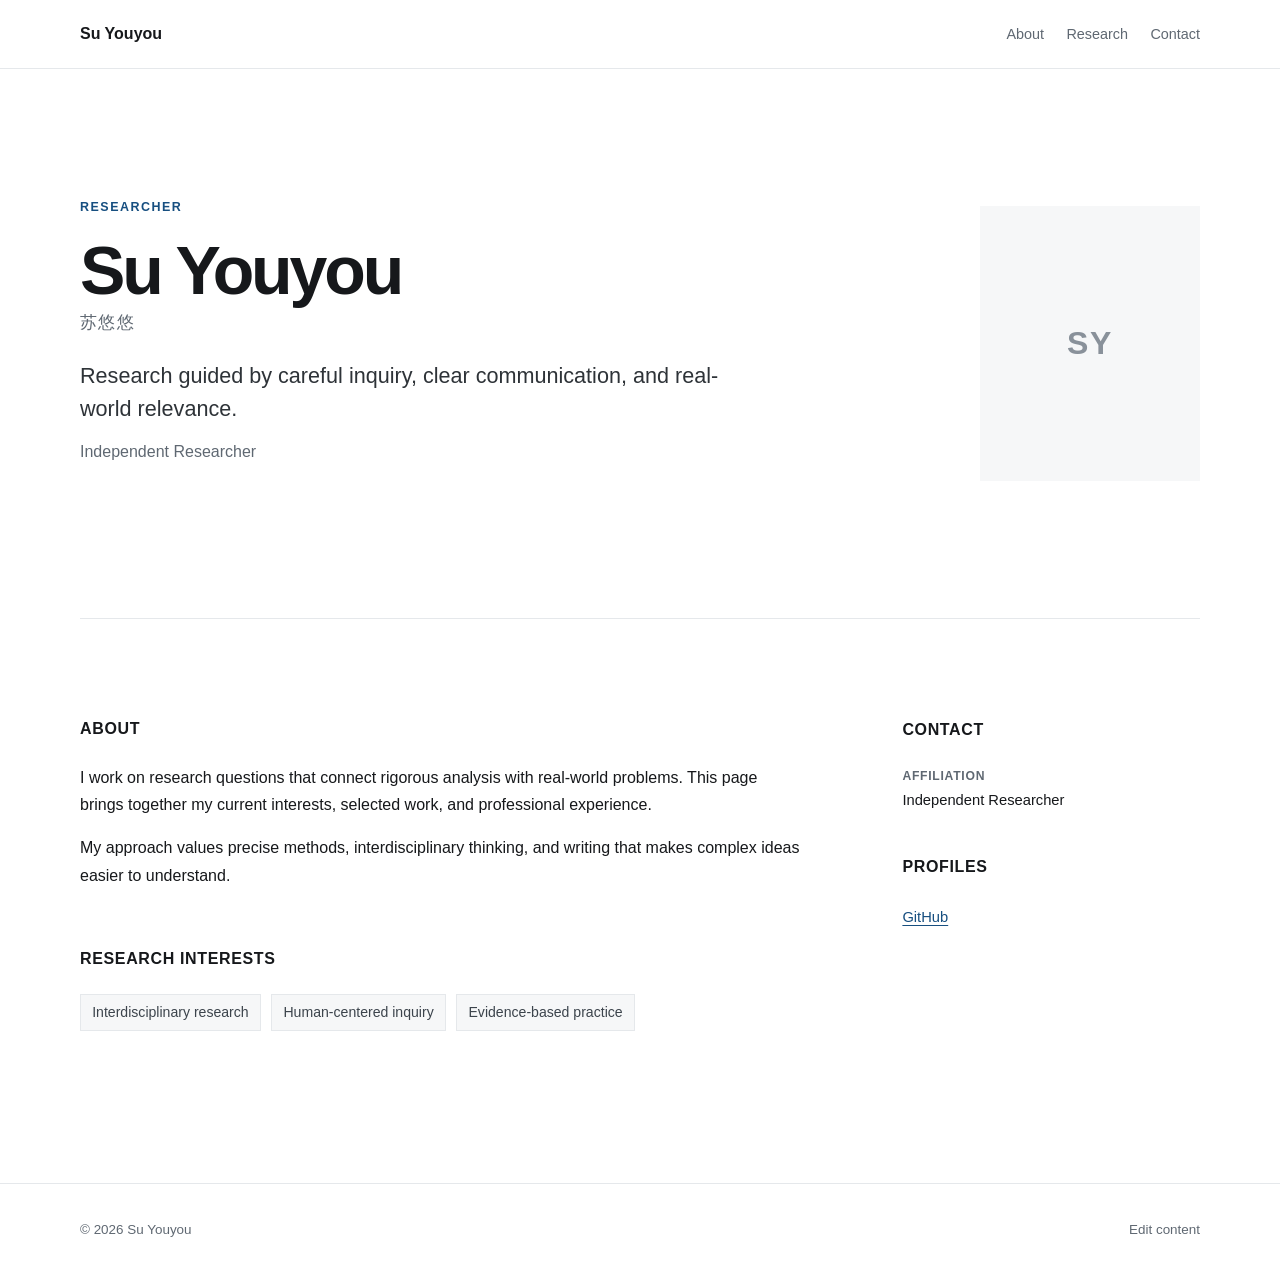
==== index.html @ f42fe510 "Create minimal personal research website" ====
<!doctype html>
<html lang="en">
  <head>
    <meta charset="utf-8">
    <meta name="viewport" content="width=device-width, initial-scale=1">
    <meta name="description" content="Su Youyou — researcher and independent scholar.">
    <meta name="color-scheme" content="light">
    <title>Su Youyou · Researcher</title>
    <link rel="icon" href="./favicon.svg" type="image/svg+xml">
    <link rel="stylesheet" href="./styles.css">
    <script src="./app.js" defer></script>
  </head>
  <body>
    <a class="skip-link" href="#main">Skip to content</a>

    <header class="site-header">
      <div class="shell header-inner">
        <a class="site-name" href="#top" data-text="profile.name">Su Youyou</a>
        <nav class="site-nav" aria-label="Primary navigation">
          <a href="#about">About</a>
          <a href="#research">Research</a>
          <a href="#publications" data-section-link="publications">Publications</a>
          <a href="#experience" data-section-link="experience">Experience</a>
          <a href="#contact">Contact</a>
        </nav>
      </div>
    </header>

    <main id="main">
      <section class="hero shell" id="top" aria-labelledby="profile-name">
        <div class="hero-copy">
          <p class="eyebrow" data-text="profile.role">Researcher</p>
          <h1 id="profile-name" data-text="profile.name">Su Youyou</h1>
          <p class="name-secondary" data-text="profile.nameZh"></p>
          <p class="lead" data-text="profile.headline"></p>
          <p class="affiliation" data-text="profile.affiliation"></p>
          <div class="hero-actions" id="hero-actions"></div>
        </div>
        <div class="portrait-wrap" id="portrait-wrap" aria-hidden="true">
          <img class="portrait" id="portrait" alt="">
          <div class="portrait-fallback" id="portrait-fallback">SY</div>
        </div>
      </section>

      <div class="shell content-grid">
        <div class="main-column">
          <section class="content-section" id="about" aria-labelledby="about-title">
            <h2 id="about-title">About</h2>
            <div class="prose" id="bio"></div>
          </section>

          <section class="content-section" id="research" aria-labelledby="research-title">
            <h2 id="research-title">Research interests</h2>
            <ul class="tag-list" id="research-interests"></ul>
          </section>

          <section class="content-section" id="publications" aria-labelledby="publications-title">
            <div class="section-heading">
              <h2 id="publications-title">Selected publications</h2>
              <a class="text-link" id="all-publications-link" href="#">View all</a>
            </div>
            <ol class="publication-list" id="publication-list"></ol>
          </section>

          <section class="content-section" id="projects" aria-labelledby="projects-title">
            <h2 id="projects-title">Selected projects</h2>
            <div class="project-list" id="project-list"></div>
          </section>

          <section class="content-section" id="experience" aria-labelledby="experience-title">
            <h2 id="experience-title">Experience</h2>
            <div class="timeline" id="experience-list"></div>
          </section>

          <section class="content-section" id="education" aria-labelledby="education-title">
            <h2 id="education-title">Education</h2>
            <div class="timeline" id="education-list"></div>
          </section>
        </div>

        <aside class="sidebar" aria-label="Profile details">
          <section class="sidebar-section" id="contact">
            <h2>Contact</h2>
            <dl class="detail-list" id="contact-list"></dl>
          </section>
          <section class="sidebar-section" id="links-section">
            <h2>Profiles</h2>
            <ul class="link-list" id="profile-links"></ul>
          </section>
        </aside>
      </div>
    </main>

    <footer class="site-footer">
      <div class="shell footer-inner">
        <p>© <span id="current-year"></span> <span data-text="profile.name">Su Youyou</span></p>
        <a class="editor-link" href="https://app.pagescms.org/" target="_blank" rel="noopener noreferrer">
          Edit content
        </a>
      </div>
    </footer>

    <noscript>
      <p class="noscript">This site needs JavaScript to load its content.</p>
    </noscript>
  </body>
</html>
---- styles.css ----
:root {
  --ink: #16181b;
  --muted: #5f6872;
  --subtle: #e5e8eb;
  --surface: #f6f7f8;
  --paper: #ffffff;
  --accent: #174f80;
  --accent-dark: #103b61;
  --measure: 1120px;
  --reading: 720px;
}

* {
  box-sizing: border-box;
}

html {
  scroll-behavior: smooth;
}

body {
  margin: 0;
  color: var(--ink);
  background: var(--paper);
  font-family: -apple-system, BlinkMacSystemFont, "Segoe UI", Arial, sans-serif;
  font-size: 16px;
  line-height: 1.7;
  -webkit-font-smoothing: antialiased;
}

a {
  color: var(--accent);
  text-decoration-thickness: 1px;
  text-underline-offset: 0.18em;
}

a:hover {
  color: var(--accent-dark);
}

a:focus-visible,
button:focus-visible {
  outline: 3px solid rgba(23, 79, 128, 0.28);
  outline-offset: 3px;
}

.skip-link {
  position: fixed;
  z-index: 20;
  top: 0.75rem;
  left: 0.75rem;
  padding: 0.5rem 0.75rem;
  background: var(--ink);
  color: var(--paper);
  transform: translateY(-160%);
}

.skip-link:focus {
  transform: translateY(0);
}

.shell {
  width: min(calc(100% - 3rem), var(--measure));
  margin-inline: auto;
}

.site-header {
  position: sticky;
  z-index: 10;
  top: 0;
  border-bottom: 1px solid var(--subtle);
  background: rgba(255, 255, 255, 0.96);
}

.header-inner,
.footer-inner {
  display: flex;
  align-items: center;
  justify-content: space-between;
  gap: 2rem;
}

.header-inner {
  min-height: 68px;
}

.site-name {
  color: var(--ink);
  font-size: 1rem;
  font-weight: 650;
  text-decoration: none;
  white-space: nowrap;
}

.site-nav {
  display: flex;
  flex-wrap: wrap;
  justify-content: flex-end;
  gap: 0.4rem 1.4rem;
}

.site-nav a {
  color: var(--muted);
  font-size: 0.9rem;
  text-decoration: none;
}

.site-nav a:hover {
  color: var(--ink);
}

.hero {
  display: grid;
  grid-template-columns: minmax(0, 1fr) 220px;
  gap: clamp(2.5rem, 8vw, 7rem);
  align-items: center;
  padding-block: clamp(4.5rem, 10vw, 8rem);
  border-bottom: 1px solid var(--subtle);
}

.hero-copy {
  max-width: 760px;
}

.eyebrow {
  margin: 0 0 1rem;
  color: var(--accent);
  font-size: 0.78rem;
  font-weight: 700;
  letter-spacing: 0.12em;
  text-transform: uppercase;
}

h1,
h2,
h3,
p {
  margin-top: 0;
}

h1 {
  margin-bottom: 0.1rem;
  font-size: clamp(2.5rem, 6vw, 4.25rem);
  font-weight: 650;
  letter-spacing: -0.045em;
  line-height: 1.08;
}

.name-secondary {
  margin-bottom: 1.3rem;
  color: var(--muted);
  font-size: 1.05rem;
  letter-spacing: 0.08em;
}

.name-secondary:empty,
.affiliation:empty {
  display: none;
}

.lead {
  max-width: 680px;
  margin-bottom: 0.8rem;
  color: #2e3338;
  font-size: clamp(1.15rem, 2vw, 1.35rem);
  line-height: 1.55;
}

.affiliation {
  margin-bottom: 1.5rem;
  color: var(--muted);
}

.hero-actions {
  display: flex;
  flex-wrap: wrap;
  gap: 0.7rem 1.2rem;
}

.hero-actions a {
  font-size: 0.93rem;
  font-weight: 600;
}

.portrait-wrap {
  aspect-ratio: 4 / 5;
  overflow: hidden;
  background: var(--surface);
}

.portrait,
.portrait-fallback {
  width: 100%;
  height: 100%;
}

.portrait {
  display: none;
  object-fit: cover;
  filter: saturate(0.82);
}

.portrait-fallback {
  display: grid;
  place-items: center;
  color: #89919a;
  font-size: 2rem;
  font-weight: 600;
  letter-spacing: 0.05em;
}

.content-grid {
  display: grid;
  grid-template-columns: minmax(0, var(--reading)) minmax(180px, 1fr);
  gap: clamp(3rem, 8vw, 7rem);
  padding-block: clamp(3.5rem, 8vw, 6rem);
}

.content-section {
  padding-bottom: 3.5rem;
  scroll-margin-top: 96px;
}

.content-section:last-child {
  padding-bottom: 0;
}

.content-section h2,
.sidebar-section h2 {
  margin-bottom: 1.4rem;
  font-size: 1rem;
  font-weight: 700;
  letter-spacing: 0.04em;
  text-transform: uppercase;
}

.prose p {
  margin-bottom: 1rem;
}

.prose p:last-child {
  margin-bottom: 0;
}

.tag-list {
  display: flex;
  flex-wrap: wrap;
  gap: 0.65rem;
  margin: 0;
  padding: 0;
  list-style: none;
}

.tag-list li {
  padding: 0.34rem 0.7rem;
  border: 1px solid var(--subtle);
  background: var(--surface);
  color: #3c444c;
  font-size: 0.88rem;
}

.section-heading {
  display: flex;
  align-items: baseline;
  justify-content: space-between;
  gap: 1rem;
}

.text-link {
  font-size: 0.86rem;
}

.publication-list {
  margin: 0;
  padding-left: 1.4rem;
}

.publication-list li {
  padding: 0 0 1.5rem 0.4rem;
}

.publication-list li:last-child {
  padding-bottom: 0;
}

.item-title {
  display: block;
  margin-bottom: 0.2rem;
  color: var(--ink);
  font-weight: 650;
  line-height: 1.45;
}

a.item-title {
  text-decoration-color: #b5bec6;
}

.item-meta,
.item-description {
  margin-bottom: 0.35rem;
  color: var(--muted);
  font-size: 0.92rem;
}

.item-links {
  display: flex;
  flex-wrap: wrap;
  gap: 0.7rem;
}

.item-links a {
  font-size: 0.84rem;
  font-weight: 600;
}

.project-list {
  display: grid;
  gap: 1rem;
}

.project-card {
  padding: 1.2rem 1.35rem;
  border: 1px solid var(--subtle);
}

.project-card h3 {
  margin-bottom: 0.35rem;
  font-size: 1rem;
}

.project-card p:last-child {
  margin-bottom: 0;
}

.timeline {
  display: grid;
  gap: 1.5rem;
}

.timeline-item {
  display: grid;
  grid-template-columns: minmax(115px, 0.28fr) 1fr;
  gap: 1rem;
}

.timeline-period {
  color: var(--muted);
  font-size: 0.88rem;
}

.timeline-body h3 {
  margin-bottom: 0.15rem;
  font-size: 1rem;
}

.timeline-body p {
  margin-bottom: 0.25rem;
  color: var(--muted);
  font-size: 0.92rem;
}

.sidebar {
  padding-top: 0.1rem;
}

.sidebar-section {
  margin-bottom: 2.5rem;
}

.detail-list {
  margin: 0;
}

.detail-list div {
  margin-bottom: 1rem;
}

.detail-list dt {
  color: var(--muted);
  font-size: 0.76rem;
  font-weight: 650;
  letter-spacing: 0.06em;
  text-transform: uppercase;
}

.detail-list dd {
  margin: 0.1rem 0 0;
  overflow-wrap: anywhere;
  font-size: 0.92rem;
}

.link-list {
  display: grid;
  gap: 0.55rem;
  margin: 0;
  padding: 0;
  list-style: none;
}

.link-list a {
  font-size: 0.92rem;
}

.site-footer {
  border-top: 1px solid var(--subtle);
}

.footer-inner {
  min-height: 92px;
}

.footer-inner p,
.editor-link {
  margin: 0;
  color: var(--muted);
  font-size: 0.84rem;
}

.editor-link {
  text-decoration: none;
}

.editor-link:hover {
  color: var(--ink);
}

.noscript,
.load-error {
  padding: 0.9rem 1rem;
  border: 1px solid #d9b3b3;
  background: #fff7f7;
  color: #713b3b;
}

[hidden] {
  display: none !important;
}

@media (max-width: 760px) {
  .shell {
    width: min(calc(100% - 2rem), var(--measure));
  }

  .header-inner {
    align-items: flex-start;
    min-height: auto;
    padding-block: 1rem;
  }

  .site-nav {
    gap: 0.35rem 0.85rem;
  }

  .site-nav a[data-section-link] {
    display: none;
  }

  .hero {
    grid-template-columns: 1fr;
    gap: 2.25rem;
    padding-block: 3.5rem;
  }

  .portrait-wrap {
    width: min(54vw, 190px);
    grid-row: 1;
  }

  .content-grid {
    grid-template-columns: 1fr;
    gap: 3.5rem;
    padding-block: 3.5rem;
  }

  .sidebar {
    display: grid;
    grid-template-columns: repeat(2, minmax(0, 1fr));
    gap: 2rem;
    padding-top: 2.5rem;
    border-top: 1px solid var(--subtle);
  }

  .timeline-item {
    grid-template-columns: 1fr;
    gap: 0.2rem;
  }
}

@media (max-width: 520px) {
  .header-inner {
    display: block;
  }

  .site-name {
    display: inline-block;
    margin-bottom: 0.55rem;
  }

  .site-nav {
    justify-content: flex-start;
  }

  .sidebar {
    grid-template-columns: 1fr;
    gap: 0;
  }

  .footer-inner {
    align-items: flex-start;
    flex-direction: column;
    justify-content: center;
    gap: 0.4rem;
  }
}

@media (prefers-reduced-motion: reduce) {
  html {
    scroll-behavior: auto;
  }
}

@media print {
  .site-header,
  .editor-link,
  .skip-link {
    display: none;
  }

  .hero,
  .content-grid {
    padding-block: 2rem;
  }

  a {
    color: inherit;
  }
}
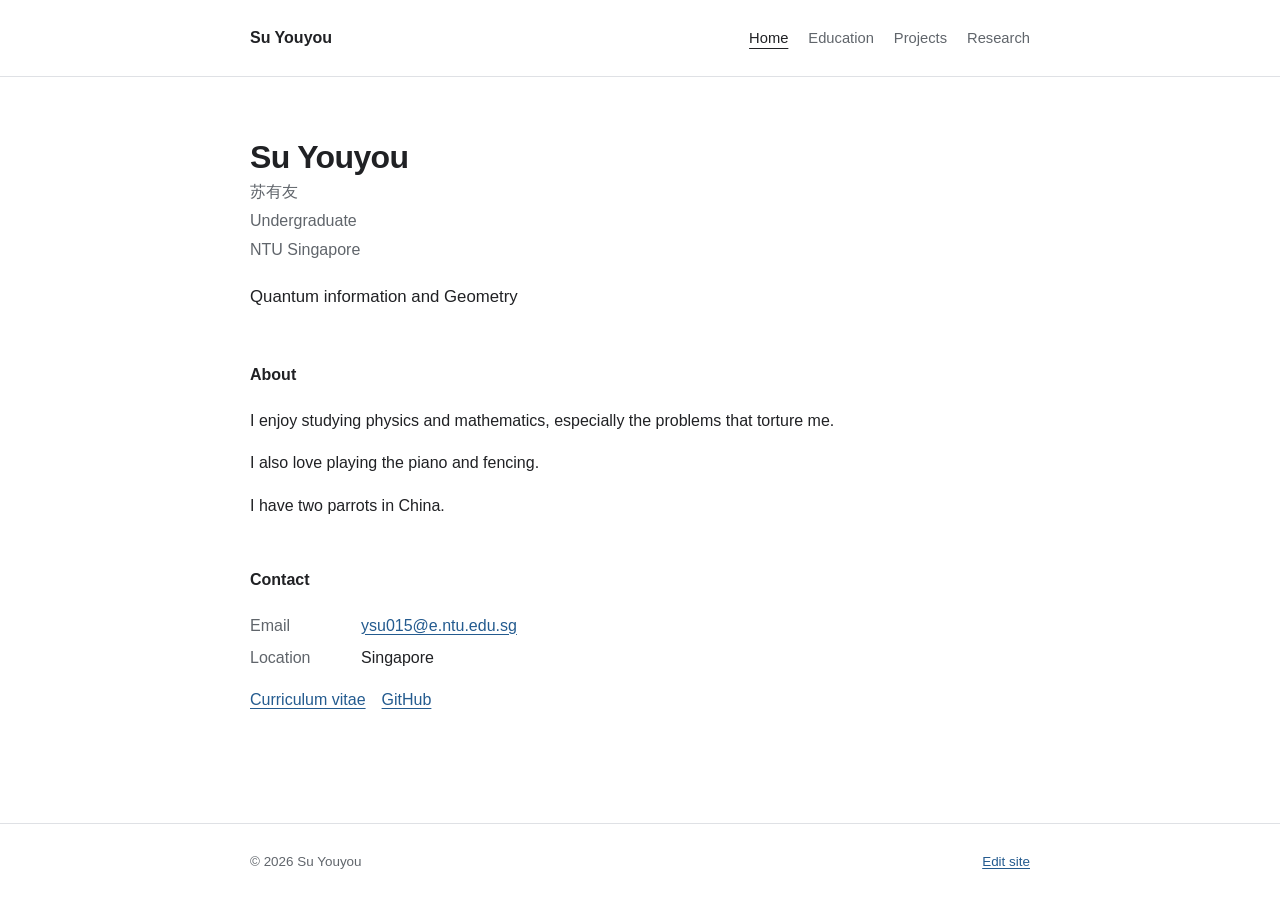
==== commit ef0a964b: "Simplify site into separate academic pages" ====
--- a/index.html
+++ b/index.html
@@ -4,104 +4,54 @@
     <meta charset="utf-8">
     <meta name="viewport" content="width=device-width, initial-scale=1">
     <meta name="description" content="Su Youyou — researcher and independent scholar.">
-    <meta name="color-scheme" content="light">
-    <title>Su Youyou · Researcher</title>
+    <title>Su Youyou</title>
     <link rel="icon" href="./favicon.svg" type="image/svg+xml">
     <link rel="stylesheet" href="./styles.css">
     <script src="./app.js" defer></script>
   </head>
-  <body>
-    <a class="skip-link" href="#main">Skip to content</a>
-
+  <body data-page="home">
+    <a class="skip-link" href="#content">Skip to content</a>
     <header class="site-header">
-      <div class="shell header-inner">
-        <a class="site-name" href="#top" data-text="profile.name">Su Youyou</a>
-        <nav class="site-nav" aria-label="Primary navigation">
-          <a href="#about">About</a>
-          <a href="#research">Research</a>
-          <a href="#publications" data-section-link="publications">Publications</a>
-          <a href="#experience" data-section-link="experience">Experience</a>
-          <a href="#contact">Contact</a>
+      <div class="container header-inner">
+        <a class="brand" href="./index.html" data-profile-name>Su Youyou</a>
+        <nav aria-label="Primary navigation">
+          <a href="./index.html" aria-current="page">Home</a>
+          <a href="./education.html">Education</a>
+          <a href="./projects.html">Projects</a>
+          <a href="./research.html">Research</a>
         </nav>
       </div>
     </header>
 
-    <main id="main">
-      <section class="hero shell" id="top" aria-labelledby="profile-name">
-        <div class="hero-copy">
-          <p class="eyebrow" data-text="profile.role">Researcher</p>
-          <h1 id="profile-name" data-text="profile.name">Su Youyou</h1>
-          <p class="name-secondary" data-text="profile.nameZh"></p>
-          <p class="lead" data-text="profile.headline"></p>
-          <p class="affiliation" data-text="profile.affiliation"></p>
-          <div class="hero-actions" id="hero-actions"></div>
+    <main class="container" id="content">
+      <section class="home-intro" aria-labelledby="profile-name">
+        <div>
+          <h1 id="profile-name" data-profile-name>Su Youyou</h1>
+          <p class="secondary-name" id="profile-name-secondary"></p>
+          <p class="role" id="profile-role"></p>
+          <p class="affiliation" id="profile-affiliation"></p>
+          <p class="headline" id="profile-headline"></p>
         </div>
-        <div class="portrait-wrap" id="portrait-wrap" aria-hidden="true">
-          <img class="portrait" id="portrait" alt="">
-          <div class="portrait-fallback" id="portrait-fallback">SY</div>
-        </div>
+        <img class="profile-photo" id="profile-photo" alt="" hidden>
       </section>
 
-      <div class="shell content-grid">
-        <div class="main-column">
-          <section class="content-section" id="about" aria-labelledby="about-title">
-            <h2 id="about-title">About</h2>
-            <div class="prose" id="bio"></div>
-          </section>
+      <section class="section" aria-labelledby="about-heading">
+        <h2 id="about-heading">About</h2>
+        <div id="about-content"></div>
+      </section>
 
-          <section class="content-section" id="research" aria-labelledby="research-title">
-            <h2 id="research-title">Research interests</h2>
-            <ul class="tag-list" id="research-interests"></ul>
-          </section>
-
-          <section class="content-section" id="publications" aria-labelledby="publications-title">
-            <div class="section-heading">
-              <h2 id="publications-title">Selected publications</h2>
-              <a class="text-link" id="all-publications-link" href="#">View all</a>
-            </div>
-            <ol class="publication-list" id="publication-list"></ol>
-          </section>
-
-          <section class="content-section" id="projects" aria-labelledby="projects-title">
-            <h2 id="projects-title">Selected projects</h2>
-            <div class="project-list" id="project-list"></div>
-          </section>
-
-          <section class="content-section" id="experience" aria-labelledby="experience-title">
-            <h2 id="experience-title">Experience</h2>
-            <div class="timeline" id="experience-list"></div>
-          </section>
-
-          <section class="content-section" id="education" aria-labelledby="education-title">
-            <h2 id="education-title">Education</h2>
-            <div class="timeline" id="education-list"></div>
-          </section>
-        </div>
-
-        <aside class="sidebar" aria-label="Profile details">
-          <section class="sidebar-section" id="contact">
-            <h2>Contact</h2>
-            <dl class="detail-list" id="contact-list"></dl>
-          </section>
-          <section class="sidebar-section" id="links-section">
-            <h2>Profiles</h2>
-            <ul class="link-list" id="profile-links"></ul>
-          </section>
-        </aside>
-      </div>
+      <section class="section" id="contact-section" aria-labelledby="contact-heading">
+        <h2 id="contact-heading">Contact</h2>
+        <dl class="details" id="contact-details"></dl>
+        <ul class="plain-list links" id="profile-links"></ul>
+      </section>
     </main>
 
     <footer class="site-footer">
-      <div class="shell footer-inner">
-        <p>© <span id="current-year"></span> <span data-text="profile.name">Su Youyou</span></p>
-        <a class="editor-link" href="https://app.pagescms.org/" target="_blank" rel="noopener noreferrer">
-          Edit content
-        </a>
+      <div class="container footer-inner">
+        <span>© <span data-year></span> <span data-profile-name>Su Youyou</span></span>
+        <a href="https://app.pagescms.org/" target="_blank" rel="noopener noreferrer">Edit site</a>
       </div>
     </footer>
-
-    <noscript>
-      <p class="noscript">This site needs JavaScript to load its content.</p>
-    </noscript>
   </body>
 </html>
--- a/styles.css
+++ b/styles.css
@@ -1,134 +1,114 @@
 :root {
-  --ink: #16181b;
-  --muted: #5f6872;
-  --subtle: #e5e8eb;
-  --surface: #f6f7f8;
-  --paper: #ffffff;
-  --accent: #174f80;
-  --accent-dark: #103b61;
-  --measure: 1120px;
-  --reading: 720px;
+  --text: #202124;
+  --muted: #60656b;
+  --border: #dfe1e5;
+  --link: #245b8f;
+  --width: 780px;
 }
 
 * {
   box-sizing: border-box;
 }
 
+[hidden] {
+  display: none !important;
+}
+
 html {
-  scroll-behavior: smooth;
+  min-height: 100%;
 }
 
 body {
-  margin: 0;
-  color: var(--ink);
-  background: var(--paper);
-  font-family: -apple-system, BlinkMacSystemFont, "Segoe UI", Arial, sans-serif;
+  display: flex;
+  min-height: 100vh;
+  margin: 0;
+  flex-direction: column;
+  color: var(--text);
+  background: #fff;
+  font-family: Arial, Helvetica, sans-serif;
   font-size: 16px;
-  line-height: 1.7;
-  -webkit-font-smoothing: antialiased;
+  line-height: 1.65;
 }
 
 a {
-  color: var(--accent);
-  text-decoration-thickness: 1px;
-  text-underline-offset: 0.18em;
+  color: var(--link);
+  text-underline-offset: 0.16em;
 }
 
 a:hover {
-  color: var(--accent-dark);
-}
-
-a:focus-visible,
-button:focus-visible {
-  outline: 3px solid rgba(23, 79, 128, 0.28);
+  color: #153d62;
+}
+
+a:focus-visible {
+  outline: 2px solid var(--link);
   outline-offset: 3px;
+}
+
+.container {
+  width: min(calc(100% - 2.5rem), var(--width));
+  margin-inline: auto;
 }
 
 .skip-link {
   position: fixed;
-  z-index: 20;
+  z-index: 10;
   top: 0.75rem;
   left: 0.75rem;
-  padding: 0.5rem 0.75rem;
-  background: var(--ink);
-  color: var(--paper);
-  transform: translateY(-160%);
+  padding: 0.35rem 0.65rem;
+  background: #fff;
+  transform: translateY(-180%);
 }
 
 .skip-link:focus {
   transform: translateY(0);
 }
 
-.shell {
-  width: min(calc(100% - 3rem), var(--measure));
-  margin-inline: auto;
-}
-
 .site-header {
-  position: sticky;
-  z-index: 10;
-  top: 0;
-  border-bottom: 1px solid var(--subtle);
-  background: rgba(255, 255, 255, 0.96);
-}
-
-.header-inner,
-.footer-inner {
-  display: flex;
+  border-bottom: 1px solid var(--border);
+}
+
+.header-inner {
+  display: flex;
+  min-height: 76px;
   align-items: center;
   justify-content: space-between;
   gap: 2rem;
 }
 
-.header-inner {
-  min-height: 68px;
-}
-
-.site-name {
-  color: var(--ink);
-  font-size: 1rem;
-  font-weight: 650;
+.brand {
+  color: var(--text);
+  font-weight: 600;
   text-decoration: none;
   white-space: nowrap;
 }
 
-.site-nav {
+nav {
   display: flex;
   flex-wrap: wrap;
-  justify-content: flex-end;
-  gap: 0.4rem 1.4rem;
-}
-
-.site-nav a {
-  color: var(--muted);
-  font-size: 0.9rem;
+  gap: 0.4rem 1.25rem;
+}
+
+nav a {
+  color: var(--muted);
+  font-size: 0.92rem;
   text-decoration: none;
 }
 
-.site-nav a:hover {
-  color: var(--ink);
-}
-
-.hero {
-  display: grid;
-  grid-template-columns: minmax(0, 1fr) 220px;
-  gap: clamp(2.5rem, 8vw, 7rem);
-  align-items: center;
-  padding-block: clamp(4.5rem, 10vw, 8rem);
-  border-bottom: 1px solid var(--subtle);
-}
-
-.hero-copy {
-  max-width: 760px;
-}
-
-.eyebrow {
-  margin: 0 0 1rem;
-  color: var(--accent);
-  font-size: 0.78rem;
-  font-weight: 700;
-  letter-spacing: 0.12em;
-  text-transform: uppercase;
+nav a:hover,
+nav a[aria-current="page"] {
+  color: var(--text);
+}
+
+nav a[aria-current="page"] {
+  text-decoration: underline;
+  text-decoration-thickness: 1px;
+  text-underline-offset: 0.35em;
+}
+
+main {
+  width: 100%;
+  flex: 1;
+  padding-block: 3.75rem 5rem;
 }
 
 h1,
@@ -139,399 +119,262 @@
 }
 
 h1 {
-  margin-bottom: 0.1rem;
-  font-size: clamp(2.5rem, 6vw, 4.25rem);
-  font-weight: 650;
-  letter-spacing: -0.045em;
-  line-height: 1.08;
-}
-
-.name-secondary {
-  margin-bottom: 1.3rem;
-  color: var(--muted);
+  margin-bottom: 2.5rem;
+  font-size: 2rem;
+  font-weight: 600;
+  letter-spacing: -0.02em;
+  line-height: 1.25;
+}
+
+h2 {
+  margin-bottom: 1.2rem;
+  font-size: 1rem;
+  font-weight: 600;
+}
+
+h3 {
+  margin-bottom: 0.15rem;
+  font-size: 1rem;
+  font-weight: 600;
+}
+
+p {
+  margin-bottom: 1rem;
+}
+
+.home-intro {
+  margin-bottom: 3.25rem;
+}
+
+.home-intro.has-photo {
+  display: grid;
+  grid-template-columns: minmax(0, 1fr) 150px;
+  gap: 2.5rem;
+  align-items: start;
+}
+
+.profile-photo {
+  display: block;
+  width: 150px;
+  aspect-ratio: 4 / 5;
+  object-fit: cover;
+}
+
+.home-intro h1 {
+  margin-bottom: 0.15rem;
+}
+
+.secondary-name,
+.role,
+.affiliation {
+  margin-bottom: 0.15rem;
+  color: var(--muted);
+}
+
+.secondary-name:empty,
+.role:empty,
+.affiliation:empty,
+.headline:empty {
+  display: none;
+}
+
+.headline {
+  max-width: 650px;
+  margin-top: 1.2rem;
   font-size: 1.05rem;
-  letter-spacing: 0.08em;
-}
-
-.name-secondary:empty,
-.affiliation:empty {
-  display: none;
-}
-
-.lead {
-  max-width: 680px;
-  margin-bottom: 0.8rem;
-  color: #2e3338;
-  font-size: clamp(1.15rem, 2vw, 1.35rem);
-  line-height: 1.55;
-}
-
-.affiliation {
-  margin-bottom: 1.5rem;
-  color: var(--muted);
-}
-
-.hero-actions {
+}
+
+.section {
+  margin-top: 3rem;
+}
+
+.section:first-child {
+  margin-top: 0;
+}
+
+.section p:last-child {
+  margin-bottom: 0;
+}
+
+.plain-list {
+  margin: 0;
+  padding-left: 1.2rem;
+}
+
+.plain-list li {
+  margin-bottom: 0.35rem;
+}
+
+.links {
   display: flex;
   flex-wrap: wrap;
-  gap: 0.7rem 1.2rem;
-}
-
-.hero-actions a {
-  font-size: 0.93rem;
-  font-weight: 600;
-}
-
-.portrait-wrap {
-  aspect-ratio: 4 / 5;
-  overflow: hidden;
-  background: var(--surface);
-}
-
-.portrait,
-.portrait-fallback {
-  width: 100%;
-  height: 100%;
-}
-
-.portrait {
-  display: none;
-  object-fit: cover;
-  filter: saturate(0.82);
-}
-
-.portrait-fallback {
-  display: grid;
-  place-items: center;
-  color: #89919a;
-  font-size: 2rem;
-  font-weight: 600;
-  letter-spacing: 0.05em;
-}
-
-.content-grid {
-  display: grid;
-  grid-template-columns: minmax(0, var(--reading)) minmax(180px, 1fr);
-  gap: clamp(3rem, 8vw, 7rem);
-  padding-block: clamp(3.5rem, 8vw, 6rem);
-}
-
-.content-section {
-  padding-bottom: 3.5rem;
-  scroll-margin-top: 96px;
-}
-
-.content-section:last-child {
-  padding-bottom: 0;
-}
-
-.content-section h2,
-.sidebar-section h2 {
-  margin-bottom: 1.4rem;
-  font-size: 1rem;
-  font-weight: 700;
-  letter-spacing: 0.04em;
-  text-transform: uppercase;
-}
-
-.prose p {
-  margin-bottom: 1rem;
-}
-
-.prose p:last-child {
-  margin-bottom: 0;
-}
-
-.tag-list {
-  display: flex;
-  flex-wrap: wrap;
-  gap: 0.65rem;
-  margin: 0;
+  gap: 0.4rem 1rem;
+  margin-top: 1rem;
   padding: 0;
   list-style: none;
 }
 
-.tag-list li {
-  padding: 0.34rem 0.7rem;
-  border: 1px solid var(--subtle);
-  background: var(--surface);
-  color: #3c444c;
-  font-size: 0.88rem;
-}
-
-.section-heading {
-  display: flex;
-  align-items: baseline;
+.details {
+  margin: 0;
+}
+
+.details div {
+  display: grid;
+  grid-template-columns: 95px minmax(0, 1fr);
+  gap: 1rem;
+  margin-bottom: 0.35rem;
+}
+
+.details dt {
+  color: var(--muted);
+}
+
+.details dd {
+  margin: 0;
+  overflow-wrap: anywhere;
+}
+
+.record-list {
+  display: grid;
+  gap: 2.25rem;
+}
+
+.record {
+  display: grid;
+  grid-template-columns: 135px minmax(0, 1fr);
+  gap: 1.5rem;
+}
+
+.record-period,
+.record-meta,
+.empty-state {
+  color: var(--muted);
+}
+
+.record-period,
+.record-meta,
+.record-description,
+.record-links {
+  margin-bottom: 0.3rem;
+}
+
+.record-description:last-child,
+.record-links:last-child {
+  margin-bottom: 0;
+}
+
+.record-links {
+  display: flex;
+  flex-wrap: wrap;
+  gap: 0.75rem;
+  font-size: 0.92rem;
+}
+
+.project-image {
+  display: block;
+  width: min(100%, 620px);
+  height: auto;
+  margin-top: 1rem;
+}
+
+.publication-list {
+  margin: 0;
+  padding-left: 1.4rem;
+}
+
+.publication-list li {
+  padding-left: 0.25rem;
+  margin-bottom: 1.4rem;
+}
+
+.publication-list li:last-child {
+  margin-bottom: 0;
+}
+
+.publication-title {
+  font-weight: 600;
+}
+
+.publication-meta,
+.publication-summary {
+  margin: 0.2rem 0 0;
+  color: var(--muted);
+  font-size: 0.94rem;
+}
+
+.site-footer {
+  border-top: 1px solid var(--border);
+  color: var(--muted);
+  font-size: 0.84rem;
+}
+
+.footer-inner {
+  display: flex;
+  min-height: 76px;
+  align-items: center;
   justify-content: space-between;
   gap: 1rem;
 }
 
-.text-link {
-  font-size: 0.86rem;
-}
-
-.publication-list {
-  margin: 0;
-  padding-left: 1.4rem;
-}
-
-.publication-list li {
-  padding: 0 0 1.5rem 0.4rem;
-}
-
-.publication-list li:last-child {
-  padding-bottom: 0;
-}
-
-.item-title {
-  display: block;
-  margin-bottom: 0.2rem;
-  color: var(--ink);
-  font-weight: 650;
-  line-height: 1.45;
-}
-
-a.item-title {
-  text-decoration-color: #b5bec6;
-}
-
-.item-meta,
-.item-description {
-  margin-bottom: 0.35rem;
-  color: var(--muted);
-  font-size: 0.92rem;
-}
-
-.item-links {
-  display: flex;
-  flex-wrap: wrap;
-  gap: 0.7rem;
-}
-
-.item-links a {
-  font-size: 0.84rem;
-  font-weight: 600;
-}
-
-.project-list {
-  display: grid;
-  gap: 1rem;
-}
-
-.project-card {
-  padding: 1.2rem 1.35rem;
-  border: 1px solid var(--subtle);
-}
-
-.project-card h3 {
-  margin-bottom: 0.35rem;
-  font-size: 1rem;
-}
-
-.project-card p:last-child {
-  margin-bottom: 0;
-}
-
-.timeline {
-  display: grid;
-  gap: 1.5rem;
-}
-
-.timeline-item {
-  display: grid;
-  grid-template-columns: minmax(115px, 0.28fr) 1fr;
-  gap: 1rem;
-}
-
-.timeline-period {
-  color: var(--muted);
-  font-size: 0.88rem;
-}
-
-.timeline-body h3 {
-  margin-bottom: 0.15rem;
-  font-size: 1rem;
-}
-
-.timeline-body p {
-  margin-bottom: 0.25rem;
-  color: var(--muted);
-  font-size: 0.92rem;
-}
-
-.sidebar {
-  padding-top: 0.1rem;
-}
-
-.sidebar-section {
-  margin-bottom: 2.5rem;
-}
-
-.detail-list {
-  margin: 0;
-}
-
-.detail-list div {
-  margin-bottom: 1rem;
-}
-
-.detail-list dt {
-  color: var(--muted);
-  font-size: 0.76rem;
-  font-weight: 650;
-  letter-spacing: 0.06em;
-  text-transform: uppercase;
-}
-
-.detail-list dd {
-  margin: 0.1rem 0 0;
-  overflow-wrap: anywhere;
-  font-size: 0.92rem;
-}
-
-.link-list {
-  display: grid;
-  gap: 0.55rem;
-  margin: 0;
-  padding: 0;
-  list-style: none;
-}
-
-.link-list a {
-  font-size: 0.92rem;
-}
-
-.site-footer {
-  border-top: 1px solid var(--subtle);
-}
-
-.footer-inner {
-  min-height: 92px;
-}
-
-.footer-inner p,
-.editor-link {
-  margin: 0;
-  color: var(--muted);
-  font-size: 0.84rem;
-}
-
-.editor-link {
-  text-decoration: none;
-}
-
-.editor-link:hover {
-  color: var(--ink);
-}
-
-.noscript,
 .load-error {
-  padding: 0.9rem 1rem;
-  border: 1px solid #d9b3b3;
-  background: #fff7f7;
-  color: #713b3b;
-}
-
-[hidden] {
-  display: none !important;
-}
-
-@media (max-width: 760px) {
-  .shell {
-    width: min(calc(100% - 2rem), var(--measure));
-  }
-
+  padding: 0.75rem;
+  border: 1px solid #b86b6b;
+  color: #7c3030;
+}
+
+@media (max-width: 600px) {
   .header-inner {
-    align-items: flex-start;
-    min-height: auto;
-    padding-block: 1rem;
-  }
-
-  .site-nav {
-    gap: 0.35rem 0.85rem;
-  }
-
-  .site-nav a[data-section-link] {
-    display: none;
-  }
-
-  .hero {
-    grid-template-columns: 1fr;
-    gap: 2.25rem;
-    padding-block: 3.5rem;
-  }
-
-  .portrait-wrap {
-    width: min(54vw, 190px);
-    grid-row: 1;
-  }
-
-  .content-grid {
-    grid-template-columns: 1fr;
-    gap: 3.5rem;
-    padding-block: 3.5rem;
-  }
-
-  .sidebar {
-    display: grid;
-    grid-template-columns: repeat(2, minmax(0, 1fr));
-    gap: 2rem;
-    padding-top: 2.5rem;
-    border-top: 1px solid var(--subtle);
-  }
-
-  .timeline-item {
+    display: block;
+    padding-block: 1.1rem;
+  }
+
+  .brand {
+    display: inline-block;
+    margin-bottom: 0.55rem;
+  }
+
+  nav {
+    gap: 0.25rem 0.9rem;
+  }
+
+  main {
+    padding-block: 2.75rem 4rem;
+  }
+
+  .record {
     grid-template-columns: 1fr;
     gap: 0.2rem;
   }
-}
-
-@media (max-width: 520px) {
-  .header-inner {
-    display: block;
-  }
-
-  .site-name {
-    display: inline-block;
-    margin-bottom: 0.55rem;
-  }
-
-  .site-nav {
-    justify-content: flex-start;
-  }
-
-  .sidebar {
+
+  .home-intro.has-photo {
     grid-template-columns: 1fr;
-    gap: 0;
+    gap: 1.5rem;
+  }
+
+  .profile-photo {
+    width: 120px;
+  }
+
+  .details div {
+    grid-template-columns: 80px minmax(0, 1fr);
   }
 
   .footer-inner {
     align-items: flex-start;
     flex-direction: column;
     justify-content: center;
-    gap: 0.4rem;
-  }
-}
-
-@media (prefers-reduced-motion: reduce) {
-  html {
-    scroll-behavior: auto;
+    gap: 0.2rem;
   }
 }
 
 @media print {
   .site-header,
-  .editor-link,
+  .site-footer,
   .skip-link {
     display: none;
   }
 
-  .hero,
-  .content-grid {
-    padding-block: 2rem;
-  }
-
-  a {
-    color: inherit;
-  }
-}
+  main {
+    padding-block: 0;
+  }
+}
